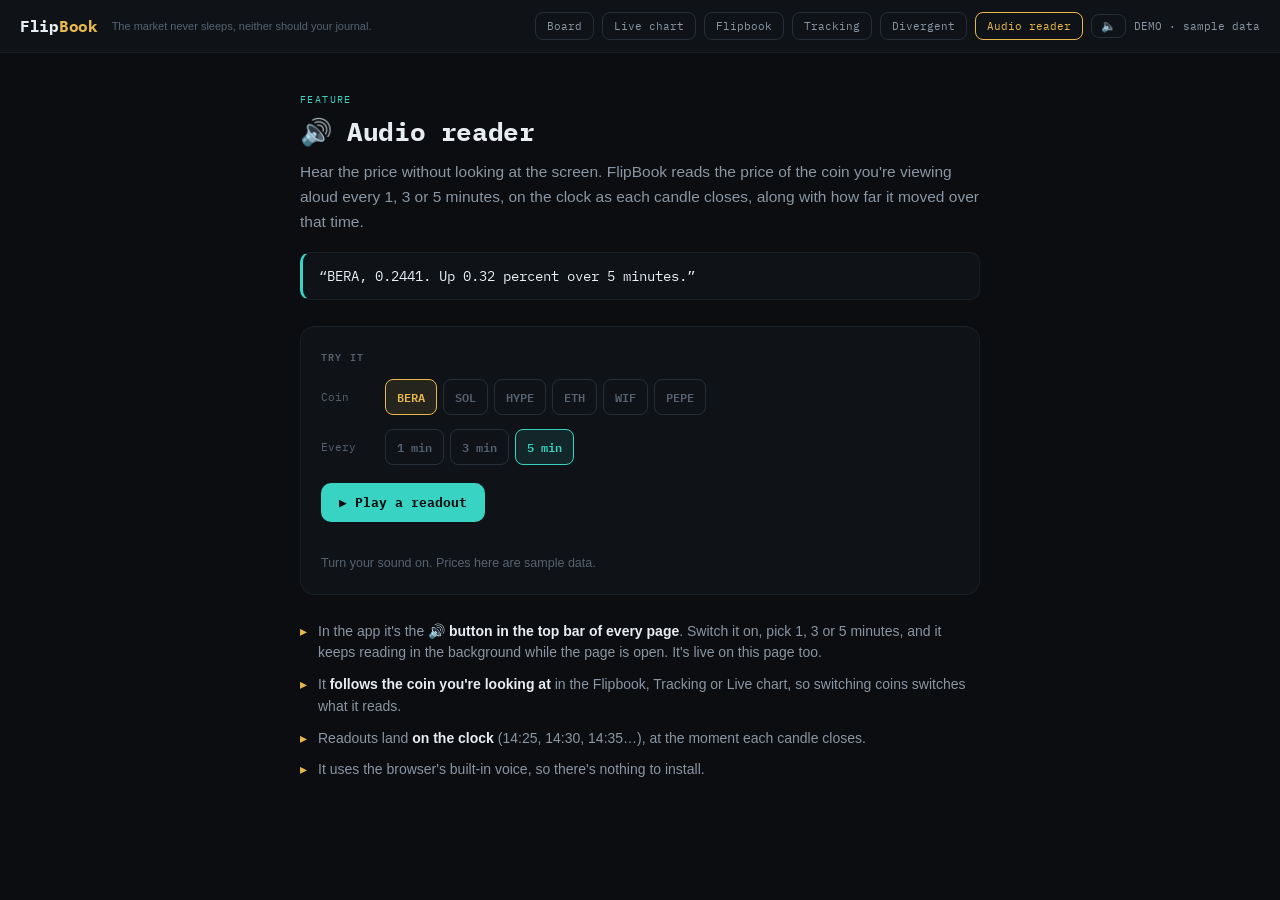
==== audio.html @ b64c3117 "Add the Audio reader tab and page; include the 🔊 price reader Rebuilt from flipbook-app with showcas" ====
<!DOCTYPE html>
<html lang="en">
<head>
<meta charset="UTF-8">
<meta name="viewport" content="width=device-width, initial-scale=1.0">
<title>FlipBook · audio reader</title>
<link rel="preconnect" href="https://fonts.googleapis.com">
<link rel="preconnect" href="https://fonts.gstatic.com" crossorigin>
<link href="https://fonts.googleapis.com/css2?family=IBM+Plex+Mono:wght@400;500;600;700&display=swap" rel="stylesheet">
<link rel="stylesheet" href="./lib/flipbook-tokens.css">
<style>
  * { margin: 0; padding: 0; box-sizing: border-box; }
  html, body { min-height: 100%; }
  body { background: var(--bg); color: var(--ink); font-family: var(--sans); }
  header { display: flex; align-items: center; gap: 14px; padding: 12px 20px; border-bottom: 1px solid var(--panel-edge); background: var(--panel); }
  .logo { font-family: var(--mono); font-size: 16px; font-weight: 700; letter-spacing: -0.3px; text-decoration: none; color: inherit; }
  .logo b { color: var(--amber); }
  .slogan { font-size: 11px; color: var(--ink-faint); }
  nav { margin-left: auto; display: flex; gap: 8px; align-items: center; }
  nav a { font-family: var(--mono); font-size: 11px; color: var(--ink-dim); text-decoration: none; border: 1px solid var(--line); border-radius: 8px; padding: 6px 11px; }
  nav a:hover { color: var(--ink); border-color: var(--ink-faint); }
  nav a.on { color: var(--amber); border-color: var(--amber); }

  main { max-width: 720px; margin: 0 auto; padding: 40px 20px 60px; }
  .eyebrow { font-family: var(--mono); font-size: 10px; letter-spacing: 1.4px; text-transform: uppercase; color: var(--teal); }
  h1 { margin-top: 8px; font-family: var(--mono); font-size: 26px; letter-spacing: -0.4px; }
  .lede { margin-top: 12px; font-size: 15.5px; line-height: 1.6; color: var(--ink-dim); }
  .quote { margin-top: 18px; font-family: var(--mono); font-size: 14px; color: var(--ink); background: var(--panel); border: 1px solid var(--panel-edge); border-left: 3px solid var(--teal); border-radius: 10px; padding: 14px 16px; }

  .card { margin-top: 26px; background: var(--panel); border: 1px solid var(--panel-edge); border-radius: 14px; padding: 20px; }
  .card h2 { font-family: var(--mono); font-size: 10px; letter-spacing: 1.2px; text-transform: uppercase; color: var(--ink-faint); font-weight: 600; margin-bottom: 14px; }
  .row { display: flex; flex-wrap: wrap; align-items: center; gap: 10px; margin-bottom: 14px; }
  .row > span { font-family: var(--mono); font-size: 11px; color: var(--ink-faint); min-width: 54px; }
  .chips, .seg { display: flex; flex-wrap: wrap; gap: 6px; }
  .chips button, .seg button { font-family: var(--mono); font-size: 11.5px; font-weight: 600; color: var(--ink-faint); background: transparent; border: 1px solid var(--line); border-radius: 8px; padding: 7px 11px; cursor: pointer; }
  .chips button.on { color: var(--amber); border-color: var(--amber); background: var(--amber-soft); }
  .seg button.on { color: var(--teal); border-color: var(--teal); background: var(--teal-soft); }
  .play { margin-top: 4px; display: inline-flex; align-items: center; gap: 9px; font-family: var(--mono); font-size: 13px; font-weight: 700; color: var(--bg); background: var(--teal); border: none; border-radius: 10px; padding: 11px 18px; cursor: pointer; }
  .play:hover { filter: brightness(1.06); }
  .log { margin-top: 18px; display: flex; flex-direction: column; gap: 8px; }
  .log div { font-family: var(--mono); font-size: 12.5px; color: var(--ink-dim); border-left: 2px solid var(--line); padding-left: 10px; }
  .log div b { color: var(--ink-faint); font-weight: 500; margin-right: 8px; }
  .log div:first-child { color: var(--ink); border-left-color: var(--teal); }
  .hint { margin-top: 14px; font-size: 12.5px; line-height: 1.55; color: var(--ink-faint); }

  ul.points { margin-top: 26px; list-style: none; display: grid; gap: 10px; }
  ul.points li { font-size: 14px; line-height: 1.55; color: var(--ink-dim); padding-left: 18px; position: relative; }
  ul.points li::before { content: "▸"; position: absolute; left: 0; color: var(--amber); }
  ul.points b { color: var(--ink); font-weight: 600; }
</style>
</head>
<body>
  <header>
    <a class="logo" href="index.html" title="Demo home">Flip<b>Book</b></a>
    <span class="slogan">The market never sleeps, neither should your journal.</span>
    <nav>
      <a href="dashboard.html">Board</a>
      <a href="engine-demo.html">Live chart</a>
      <a href="flipbook.html">Flipbook</a>
      <a href="tracking.html">Tracking</a>
      <a href="divergent.html">Divergent</a>
      <a href="audio.html" class="on">Audio reader</a>
    </nav>
  </header>

  <main>
    <div class="eyebrow">Feature</div>
    <h1>🔊 Audio reader</h1>
    <p class="lede">Hear the price without looking at the screen. FlipBook reads the price of the coin you're viewing aloud every 1, 3 or 5 minutes, on the clock as each candle closes, along with how far it moved over that time.</p>
    <div class="quote">“BERA, 0.2441. Up 0.32 percent over 5 minutes.”</div>

    <section class="card">
      <h2>Try it</h2>
      <div class="row"><span>Coin</span><div class="chips" data-coins></div></div>
      <div class="row"><span>Every</span><div class="seg" data-every>
        <button data-m="1">1 min</button><button data-m="3">3 min</button><button data-m="5" class="on">5 min</button>
      </div></div>
      <button class="play" data-play>▶ Play a readout</button>
      <div class="log" data-log></div>
      <p class="hint" data-hint>Turn your sound on. Prices here are sample data.</p>
    </section>

    <ul class="points">
      <li>In the app it's the <b>🔊 button in the top bar of every page</b>. Switch it on, pick 1, 3 or 5 minutes, and it keeps reading in the background while the page is open. It's live on this page too.</li>
      <li>It <b>follows the coin you're looking at</b> in the Flipbook, Tracking or Live chart, so switching coins switches what it reads.</li>
      <li>Readouts land <b>on the clock</b> (14:25, 14:30, 14:35…), at the moment each candle closes.</li>
      <li>It uses the browser's built-in voice, so there's nothing to install.</li>
    </ul>
  </main>

<script type="module">
  import { API_BASE as apiBase } from './lib/config.js';
  import { INSTRUMENTS } from './lib/data-adapter.js';
  import { priceSentence, mountAudioReader, setReaderAsset } from './lib/audio-reader.js';
  import { mountUserChip } from './lib/auth-ui.js';

  const nav = document.querySelector('nav');
  mountAudioReader(nav, { apiBase });
  mountUserChip(nav, apiBase);

  const $ = s => document.querySelector(s);
  const state = { coin: 'BERA', mins: 5, text: '' };
  const COINS = ['BERA', 'SOL', 'HYPE', 'ETH', 'WIF', 'PEPE'].filter(s => INSTRUMENTS.some(i => i.sym === s));

  $('[data-coins]').innerHTML = COINS.map(s => `<button data-coin="${s}" class="${s === state.coin ? 'on' : ''}">${s}</button>`).join('');
  $('[data-coins]').onclick = e => {
    const b = e.target.closest('button'); if (!b) return;
    state.coin = b.dataset.coin; setReaderAsset(state.coin);
    document.querySelectorAll('[data-coin]').forEach(x => x.classList.toggle('on', x === b));
    prepare();
  };
  $('[data-every]').onclick = e => {
    const b = e.target.closest('button'); if (!b) return;
    state.mins = +b.dataset.m;
    document.querySelectorAll('[data-m]').forEach(x => x.classList.toggle('on', x === b));
    prepare();
  };

  // Keep the sentence ready, so the click speaks straight away (phones only allow speech inside the tap).
  async function prepare() {
    try { state.text = await priceSentence(state.coin, state.mins, apiBase); } catch { state.text = ''; }
  }
  prepare(); setInterval(prepare, 5000);

  $('[data-play]').onclick = async () => {
    if (!state.text) await prepare();
    if (!state.text) return void ($('[data-hint]').textContent = "Couldn't get a price just now. Try again in a moment.");
    const synth = window.speechSynthesis;
    if (synth && typeof SpeechSynthesisUtterance !== 'undefined') {
      synth.cancel();
      const u = new SpeechSynthesisUtterance(state.text); u.lang = 'en-US';
      synth.speak(u);
    } else {
      $('[data-hint]').textContent = "This browser can't speak, but here's what you'd hear:";
    }
    const now = new Date();
    const row = document.createElement('div');
    row.innerHTML = `<b>${String(now.getHours()).padStart(2, '0')}:${String(now.getMinutes()).padStart(2, '0')}</b>`;
    row.append(state.text);
    $('[data-log]').prepend(row);
    while ($('[data-log]').children.length > 4) $('[data-log]').lastChild.remove();
  };
  setReaderAsset(state.coin);
</script>
</body>
</html>
---- lib/flipbook-tokens.css ----
/* ============================================================================
   FlipBook · design tokens
   Single source of truth for the dark-terminal identity. Import once at the
   app root; every view reads these vars. Mirrors THEME in chart-engine.js.
     amber = signature / active   ·   teal = AI / hit / positive   ·   rose = miss
   ========================================================================== */
:root {
  /* surfaces */
  --bg:         #0b0d10;
  --panel:      #0f1318;
  --panel-2:    #11161c;
  --panel-edge: #1a2027;
  --line:       #262e37;
  --grid:       #161b21;

  /* ink */
  --ink:        #e8edf2;
  --ink-dim:    #8a96a3;
  --ink-faint:  #566270;

  /* accents */
  --amber:      #e8b84b;
  --amber-soft: rgba(232, 184, 75, 0.10);
  --teal:       #39d3c3;
  --teal-soft:  rgba(57, 211, 195, 0.10);
  --rose:       #e8584b;
  --rose-soft:  rgba(232, 88, 75, 0.10);

  /* candles */
  --candle-up:   #e8b84b;
  --candle-down: #e7e9ec;

  /* type */
  --mono: 'IBM Plex Mono', ui-monospace, 'SF Mono', Menlo, monospace;
  --sans: -apple-system, BlinkMacSystemFont, 'Helvetica Neue', Arial, sans-serif;

  /* shape */
  --radius:    12px;
  --radius-sm: 8px;
}
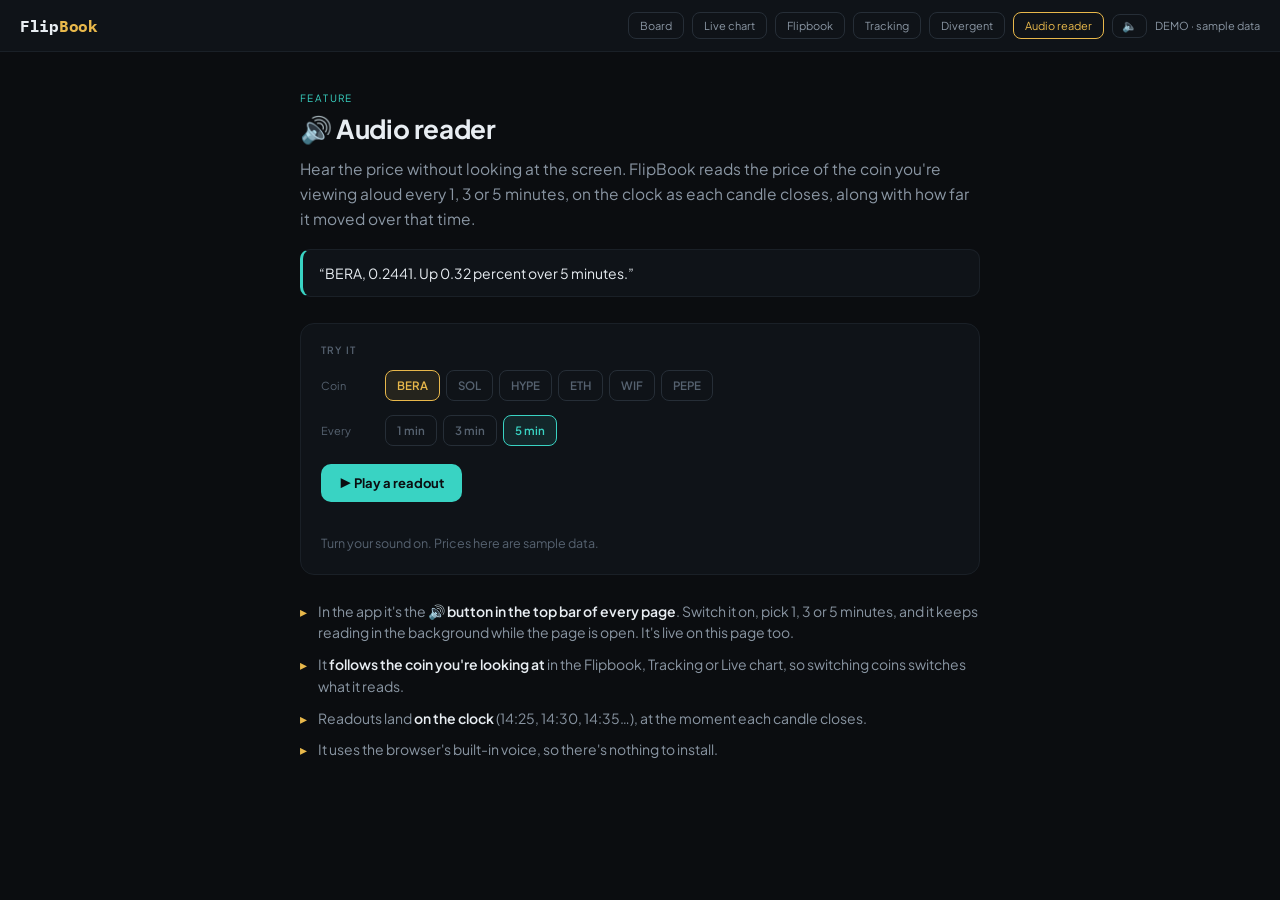
==== commit 12a90ea4: "New UI font (Plus Jakarta Sans), logo unchanged, tagline removed Co-Authored-By: Claude Opus 5.5 <no" ====
--- a/audio.html
+++ b/audio.html
@@ -6,16 +6,15 @@
 <title>FlipBook · audio reader</title>
 <link rel="preconnect" href="https://fonts.googleapis.com">
 <link rel="preconnect" href="https://fonts.gstatic.com" crossorigin>
-<link href="https://fonts.googleapis.com/css2?family=IBM+Plex+Mono:wght@400;500;600;700&display=swap" rel="stylesheet">
+<link href="https://fonts.googleapis.com/css2?family=Plus+Jakarta+Sans:wght@400;500;600;700&family=IBM+Plex+Mono:wght@700&display=swap" rel="stylesheet">
 <link rel="stylesheet" href="./lib/flipbook-tokens.css">
 <style>
   * { margin: 0; padding: 0; box-sizing: border-box; }
   html, body { min-height: 100%; }
   body { background: var(--bg); color: var(--ink); font-family: var(--sans); }
   header { display: flex; align-items: center; gap: 14px; padding: 12px 20px; border-bottom: 1px solid var(--panel-edge); background: var(--panel); }
-  .logo { font-family: var(--mono); font-size: 16px; font-weight: 700; letter-spacing: -0.3px; text-decoration: none; color: inherit; }
+  .logo { font-family: var(--logo); font-size: 16px; font-weight: 700; letter-spacing: -0.3px; text-decoration: none; color: inherit; }
   .logo b { color: var(--amber); }
-  .slogan { font-size: 11px; color: var(--ink-faint); }
   nav { margin-left: auto; display: flex; gap: 8px; align-items: center; }
   nav a { font-family: var(--mono); font-size: 11px; color: var(--ink-dim); text-decoration: none; border: 1px solid var(--line); border-radius: 8px; padding: 6px 11px; }
   nav a:hover { color: var(--ink); border-color: var(--ink-faint); }
@@ -52,7 +51,6 @@
 <body>
   <header>
     <a class="logo" href="index.html" title="Demo home">Flip<b>Book</b></a>
-    <span class="slogan">The market never sleeps, neither should your journal.</span>
     <nav>
       <a href="dashboard.html">Board</a>
       <a href="engine-demo.html">Live chart</a>
--- a/lib/flipbook-tokens.css
+++ b/lib/flipbook-tokens.css
@@ -31,10 +31,14 @@
   --candle-down: #e7e9ec;
 
   /* type */
-  --mono: 'IBM Plex Mono', ui-monospace, 'SF Mono', Menlo, monospace;
-  --sans: -apple-system, BlinkMacSystemFont, 'Helvetica Neue', Arial, sans-serif;
+  --sans: 'Plus Jakarta Sans', system-ui, -apple-system, 'Segoe UI', Arial, sans-serif;
+  --mono: var(--sans);   /* labels & figures share the UI face */
+  --logo: 'IBM Plex Mono', ui-monospace, 'SF Mono', Menlo, monospace;
 
   /* shape */
   --radius:    12px;
   --radius-sm: 8px;
 }
+
+/* form controls follow the page font unless a view sets one */
+:where(button, input, select, textarea) { font-family: inherit; }
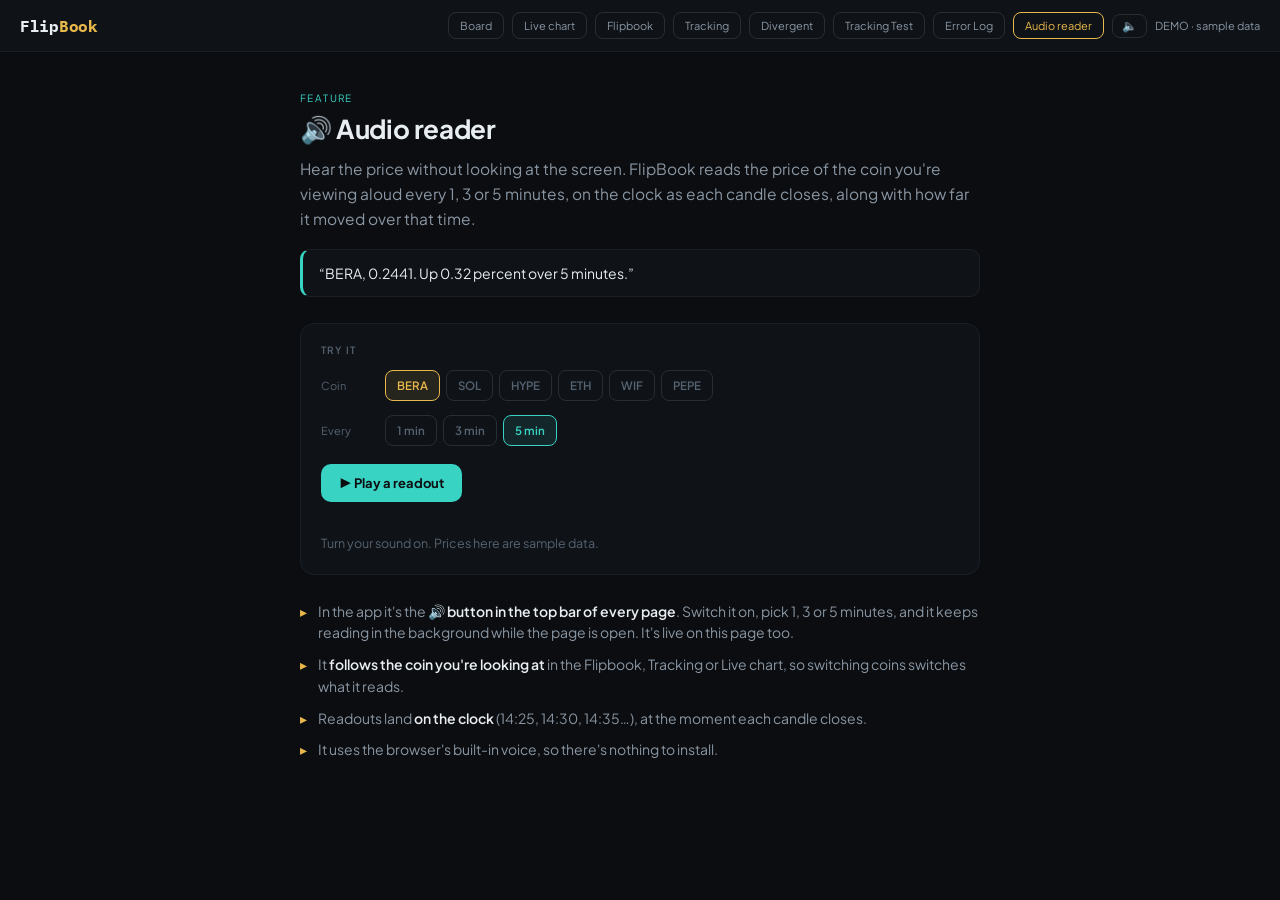
==== commit 334066d5: "Add Tracking Test and Error Log tabs Co-Authored-By: Claude Opus 5.5 <noreply@anthropic.com> Claude-" ====
--- a/audio.html
+++ b/audio.html
@@ -15,7 +15,7 @@
   header { display: flex; align-items: center; gap: 14px; padding: 12px 20px; border-bottom: 1px solid var(--panel-edge); background: var(--panel); }
   .logo { font-family: var(--logo); font-size: 16px; font-weight: 700; letter-spacing: -0.3px; text-decoration: none; color: inherit; }
   .logo b { color: var(--amber); }
-  nav { margin-left: auto; display: flex; gap: 8px; align-items: center; }
+  nav { margin-left: auto; display: flex; flex-wrap: wrap; justify-content: flex-end; gap: 8px; align-items: center; }
   nav a { font-family: var(--mono); font-size: 11px; color: var(--ink-dim); text-decoration: none; border: 1px solid var(--line); border-radius: 8px; padding: 6px 11px; }
   nav a:hover { color: var(--ink); border-color: var(--ink-faint); }
   nav a.on { color: var(--amber); border-color: var(--amber); }
@@ -57,6 +57,8 @@
       <a href="flipbook.html">Flipbook</a>
       <a href="tracking.html">Tracking</a>
       <a href="divergent.html">Divergent</a>
+      <a href="tracking-test.html">Tracking Test</a>
+      <a href="error-log.html">Error Log</a>
       <a href="audio.html" class="on">Audio reader</a>
     </nav>
   </header>
